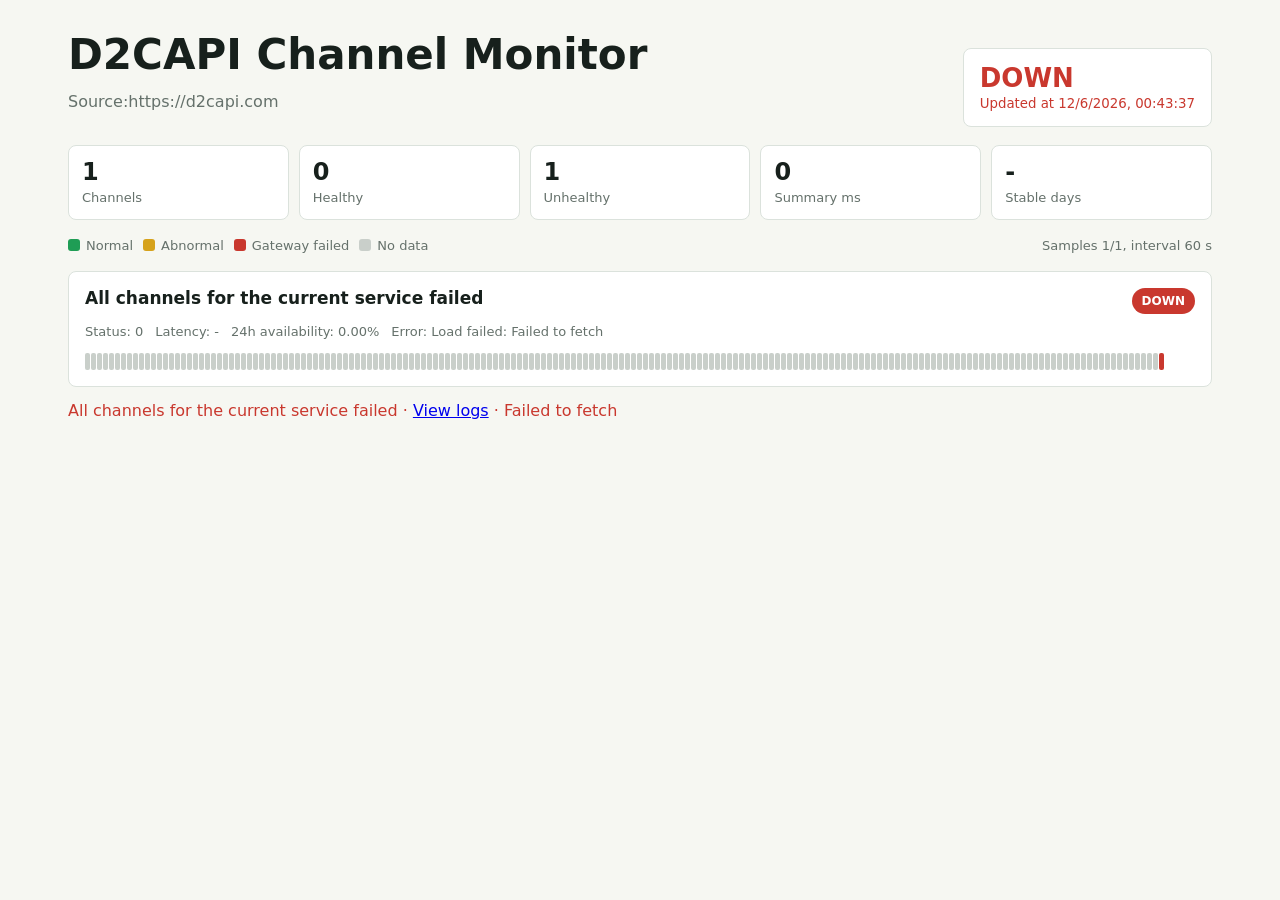
==== index.html @ 3a2e89ab "use uniform monitor cell dimensions" ====
﻿<!doctype html>
<html lang="zh-CN">
<head>
  <meta charset="utf-8">
  <meta name="viewport" content="width=device-width, initial-scale=1">
  <meta http-equiv="Cache-Control" content="no-cache, no-store, must-revalidate">
  <meta http-equiv="Pragma" content="no-cache">
  <meta http-equiv="Expires" content="0">
  <link rel="icon" type="image/png" href="/new-api-logo.png">
  <title>D2CAPI Channel Monitor</title>
  <style>
    :root {
      --bg: #f6f7f2;
      --panel: #ffffff;
      --ink: #17201c;
      --muted: #65716b;
      --line: #dbe2dc;
      --green: #1f9d55;
      --yellow: #d6a21b;
      --orange: #df6b21;
      --red: #c9382e;
      --gray: #c9cfca;
    }
    * { box-sizing: border-box; }
    body {
      margin: 0;
      min-height: 100vh;
      color: var(--ink);
      background: var(--bg);
      font-family: ui-sans-serif, system-ui, -apple-system, BlinkMacSystemFont, "Segoe UI", sans-serif;
    }
    main { max-width: 1180px; margin: 0 auto; padding: 34px 18px 56px; }
    .hero {
      display: grid;
      grid-template-columns: 1fr auto;
      gap: 18px;
      align-items: end;
      margin-bottom: 18px;
    }
    .hero-title { display: flex; align-items: center; gap: 14px; }
    h1 { margin: 0; font-size: 42px; line-height: 1; }
    .muted { color: var(--muted); }
    .badge {
      min-width: 230px;
      border: 1px solid var(--line);
      background: var(--panel);
      border-radius: 8px;
      padding: 14px 16px;
    }
    .badge strong { display: block; font-size: 26px; text-transform: uppercase; }
    .up { color: var(--green); }
    .degraded { color: var(--yellow); }
    .down, .empty { color: var(--red); }
    .cards { display: grid; grid-template-columns: repeat(5, 1fr); gap: 10px; margin: 18px 0; }
    .card { min-width: 0; border: 1px solid var(--line); border-radius: 8px; background: var(--panel); padding: 13px; overflow: hidden; }
    .card b { display: block; font-size: 24px; line-height: 1.15; }
    .card span { color: var(--muted); font-size: 13px; }
    .toolbar {
      display: flex;
      flex-wrap: wrap;
      align-items: center;
      justify-content: space-between;
      gap: 10px;
      margin: 18px 0;
      color: var(--muted);
      font-size: 13px;
    }
    .legend { display: flex; flex-wrap: wrap; gap: 10px; }
    .legend span { display: inline-flex; align-items: center; gap: 6px; }
    .dot, .cell { display: inline-block; width: 12px; height: 12px; border-radius: 3px; }
    .green { background: var(--green); }
    .yellow { background: var(--yellow); }
    .orange { background: var(--orange); }
    .red { background: var(--red); }
    .gray { background: var(--gray); }
    .channel {
      min-width: 0;
      border: 1px solid var(--line);
      border-radius: 8px;
      background: var(--panel);
      padding: 16px;
      margin: 10px 0;
    }
    .channel-head { display: flex; justify-content: space-between; gap: 14px; align-items: start; }
    h2 { margin: 0; font-size: 17px; }
    .status {
      border-radius: 999px;
      padding: 6px 10px;
      font-size: 12px;
      font-weight: 800;
      white-space: nowrap;
      color: var(--panel);
    }
    .status.up { background: var(--green); }
    .status.down { background: var(--red); }
    .status.stopped, .status.no_data { background: var(--gray); color: #20242a; }
    .meta { display: flex; flex-wrap: wrap; gap: 12px; color: var(--muted); font-size: 13px; margin-top: 10px; }
    .grid {
      display: grid;
      grid-template-columns: repeat(180, 5px);
      gap: 1px;
      width: 100%;
      margin-top: 14px;
      overflow: hidden;
    }
    .cell { width: 100%; min-width: 0; height: 17px; border-radius: 2px; box-sizing: border-box; }
    .error { margin-top: 14px; color: var(--red); }
    @media (max-width: 1240px) {
      .grid { grid-template-columns: repeat(120, 5px); }
    }
    @media (max-width: 900px) {
      .hero, .cards { grid-template-columns: 1fr; }
      .grid { grid-template-columns: repeat(90, 4px); }
    }
    @media (max-width: 560px) {
      main { padding: 22px 12px 40px; }
      h1 { font-size: 30px; }
      .toolbar { align-items: flex-start; flex-direction: column; }
      .legend { gap: 8px; }
      #sample-count { display: block; width: 100%; line-height: 1.6; overflow-wrap: anywhere; }
      .channel { padding: 12px; }
      .channel-head { align-items: flex-start; }
      .grid { grid-template-columns: repeat(60, 4px); }
      .cell { height: 15px; }
    }
    @media (max-width: 340px) {
      .grid { grid-template-columns: repeat(60, 3px); }
    }
  </style>
</head>
<body>
  <main>
    <header class="hero">
      <div>
        <div class="hero-title">
          <h1 data-i18n="title">D2CAPI Channel Monitor</h1>
        </div>
        <p class="muted"><span data-i18n="sourceLabel">Source:</span><span id="source"></span></p>
      </div>
      <div class="badge">
        <strong id="gateway-state">loading</strong>
        <small id="updated-at" data-i18n="loading">Loading probe data</small>
      </div>
    </header>

    <section class="cards">
      <div class="card"><b id="total">-</b><span data-i18n="total">Channels</span></div>
      <div class="card"><b id="healthy">-</b><span data-i18n="healthy">Healthy</span></div>
      <div class="card"><b id="unhealthy">-</b><span data-i18n="unhealthy">Unhealthy</span></div>
      <div class="card"><b id="duration">-</b><span data-i18n="duration">Summary ms</span></div>
      <div class="card"><b id="stable-days">-</b><span data-i18n="stableDays">Stable days</span></div>
    </section>

    <div class="toolbar">
      <div class="legend">
        <span><i class="dot green"></i><span data-i18n="normal">Normal</span></span>
        <span><i class="dot yellow"></i><span data-i18n="abnormal">Abnormal</span></span>
        <span><i class="dot red"></i><span data-i18n="gatewayFailed">Gateway failed</span></span>
        <span><i class="dot gray"></i><span data-i18n="noData">No data</span></span>
      </div>
      <span id="sample-count">-</span>
    </div>

    <section id="channels"></section>
    <p class="error" id="error"></p>
  </main>

  <script type="module">
    import { sampledAvailability, timelineBuckets } from "./monitor_logic.mjs?v=20260720-2";
    const messages = {
      zh: {
        title: "D2CAPI 渠道监控",
        sourceLabel: "数据源：",
        loading: "正在加载探测数据",
        total: "渠道数",
        healthy: "正常",
        unhealthy: "异常",
        duration: "汇总耗时 ms",
        stableDays: "稳定天数",
        normal: "正常",
        abnormal: "异常",
        gatewayFailed: "网关失败",
        noData: "无数据",
        updatedAt: "更新时间",
        samples: "样本",
        interval: "采样间隔",
        seconds: "秒",
        minutes: "分钟",
        statusCode: "状态码",
        latency: "延迟",
        availabilityWindow: "24小时可用性",
        hours: "小时",
        error: "错误",
        noChannels: "暂无渠道数据",
        loadFailed: "加载失败",
        allChannelsFailed: "当前服务全部渠道都失败",
        viewLogs: "查看日志",
      },
      en: {
        title: "D2CAPI Channel Monitor",
        sourceLabel: "Source:",
        loading: "Loading probe data",
        total: "Channels",
        healthy: "Healthy",
        unhealthy: "Unhealthy",
        duration: "Summary ms",
        stableDays: "Stable days",
        normal: "Normal",
        abnormal: "Abnormal",
        gatewayFailed: "Gateway failed",
        noData: "No data",
        updatedAt: "Updated at",
        samples: "Samples",
        interval: "interval",
        seconds: "s",
        minutes: "min",
        statusCode: "Status",
        latency: "Latency",
        availabilityWindow: "24h availability",
        hours: "hours",
        error: "Error",
        noChannels: "No channel data",
        loadFailed: "Load failed",
        allChannelsFailed: "All channels for the current service failed",
        viewLogs: "View logs",
      },
    };
    const preferredLang = (navigator.languages?.[0] || navigator.language || "").toLowerCase();
    const lang = preferredLang.startsWith("zh")
      ? "zh"
      : "en";
    const t = messages[lang];
    document.documentElement.lang = lang === "zh" ? "zh-CN" : "en";
    document.title = t.title;
    document.querySelectorAll("[data-i18n]").forEach((node) => {
      node.textContent = t[node.dataset.i18n] || node.textContent;
    });

    const params = new URLSearchParams(location.search);
    const defaultApi = "https://probe.d2capi.com";
    const apiBase = (params.get("api") || localStorage.getItem("probeApiBase") || defaultApi).replace(/\/+$/, "");
    const authToken = params.get("token") || localStorage.getItem("probeAuthToken") || "";
    const historyUrl = `${apiBase}/probe/history?limit=1440`;
    const pollMs = 60000;
    const availabilityWindow = 1440;
    const cacheKey = `probeHistoryCache:${apiBase}`;
    let loadInFlight = false;

    document.getElementById("source").textContent = "https://d2capi.com";

    function fmtTime(raw) {
      if (!raw) return "-";
      const date = new Date(raw);
      if (Number.isNaN(date.getTime())) return String(raw);
      return date.toLocaleString(lang === "zh" ? "zh-CN" : "en-US", { hour12: false });
    }

    function fmtDays(days) {
      if (!Number.isFinite(days)) return "-";
      if (days < 1) return days.toFixed(2);
      return days.toFixed(1);
    }

    function fmtPercent(value) {
      if (!Number.isFinite(value)) return "-";
      return `${value.toFixed(2)}%`;
    }

    function statusLabel(state) {
      if (state === "healthy") return "up";
      if (state === "degraded") return "degraded";
      if (state === "down") return "down";
      if (state === "empty") return "empty";
      return state || "unknown";
    }

    function channelState(check) {
      if (!check) return "stopped";
      return check.ok ? "up" : "down";
    }

    function availabilityForChannel(samples, name) {
      return sampledAvailability(samples, name, availabilityWindow);
    }

    function collectChannels(samples) {
      const seen = new Map();
      for (const sample of samples) {
        for (const check of sample.checks || []) {
          const previous = seen.get(check.name) || {};
          seen.set(check.name, {
            displayName: check.display_name || previous.displayName || check.name,
            integrationStatus: check.integration_status || previous.integrationStatus || "not_integrated",
          });
        }
      }
      return [...seen.entries()].map(([name, value]) => ({ name, ...value }));
    }

    function normalizeHistoryData(data) {
      const samples = Array.isArray(data?.samples) ? data.samples
        .filter((sample) => Number.isFinite(Date.parse(sample?.checked_at || "")))
        .sort((left, right) => Date.parse(left.checked_at) - Date.parse(right.checked_at))
        .slice(-availabilityWindow) : [];
      return { ...data, samples, returned_samples: samples.length, total_samples: Math.max(data?.total_samples || 0, samples.length) };
    }

    function mergeServerAndCachedHistory(serverData) {
      const server = normalizeHistoryData(serverData);
      // A successful server response is authoritative. In particular, never let
      // a synthetic fail-to-fetch sample cached in the browser replace the
      // server's latest status code or occupy the final timeline cell.
      if (server.samples.length) return server;
      const cached = readCachedHistory();
      if (!cached) return server;
      const merged = new Map();
      for (const sample of [...(cached.samples || []), ...(server.samples || [])]) {
        const key = `${sample.checked_at || ""}:${sample.synthetic ? "synthetic" : "server"}`;
        if (sample.checked_at) merged.set(key, sample);
      }
      const samples = [...merged.values()]
        .sort((left, right) => Date.parse(left.checked_at) - Date.parse(right.checked_at))
        .slice(-availabilityWindow);
      return normalizeHistoryData({
        ...server,
        samples,
        returned_samples: samples.length,
        total_samples: Math.max(server.total_samples || 0, samples.length),
      });
    }

    function readCachedHistory() {
      try {
        const cached = JSON.parse(localStorage.getItem(cacheKey) || "null");
        return cached && Array.isArray(cached.samples) ? cached : null;
      } catch {
        return null;
      }
    }

    function writeCachedHistory(data) {
      try {
        localStorage.setItem(cacheKey, JSON.stringify(normalizeHistoryData(data)));
      } catch {
        undefined;
      }
    }

    function failedHistoryFromCache(error) {
      const cached = readCachedHistory();
      const samples = Array.isArray(cached?.samples) ? cached.samples.slice(-availabilityWindow + 1) : [];
      let channels = collectChannels(samples);
      if (!channels.length) {
        channels = [{ name: "__all_channels__", displayName: t.allChannelsFailed }];
      }
      const checkedAt = new Date().toISOString();
      const failedChecks = channels.map((channel) => ({
        name: channel.name,
        display_name: channel.displayName,
        ok: false,
        status_code: 0,
        latency_ms: null,
        error: `${t.loadFailed}: ${error.message || error}`,
      }));
      const failedSample = {
        synthetic: true,
        checked_at: checkedAt,
        status: "down",
        summary: { total: failedChecks.length, healthy: 0, unhealthy: failedChecks.length, duration_ms: 0 },
        checks: failedChecks,
      };
      const nextSamples = [...samples, failedSample].slice(-availabilityWindow);
      return normalizeHistoryData({
        ok: false,
        updated_at: checkedAt,
        stable_since: cached?.stable_since,
        stable_for_seconds: cached?.stable_for_seconds,
        stable_days: cached?.stable_days,
        interval_seconds: 60,
        total_samples: Math.max(cached?.total_samples || 0, nextSamples.length),
        returned_samples: nextSamples.length,
        samples: nextSamples,
        load_error: error.message || String(error),
      });
    }

    function render(data) {
      data = normalizeHistoryData(data);
      const samples = data.samples || [];
      const latest = samples[samples.length - 1] || {};
      const summary = latest.summary || {};
      const state = statusLabel(latest.status);
      const badge = document.querySelector(".badge");

      document.getElementById("gateway-state").textContent = state;
      document.getElementById("gateway-state").className = state;
      badge.className = `badge ${state}`;
      document.getElementById("updated-at").textContent = `${t.updatedAt} ${fmtTime(latest.checked_at || data.updated_at)}`;
      document.getElementById("total").textContent = summary.total ?? "-";
      document.getElementById("healthy").textContent = summary.healthy ?? "-";
      document.getElementById("unhealthy").textContent = summary.unhealthy ?? "-";
      document.getElementById("duration").textContent = summary.duration_ms ?? "-";
      document.getElementById("stable-days").textContent = fmtDays(data.stable_days ?? latest.stable_days);
      document.getElementById("sample-count").textContent =
        `${t.samples} ${data.returned_samples ?? samples.length}/${data.total_samples ?? samples.length}, ${t.interval} ${data.interval_seconds || "-"} ${t.seconds}`;

      const channels = collectChannels(samples);
      const channelCard = (channel) => {
        const current = (latest.checks || []).find((check) => check.name === channel.name) || null;
        const state = channelState(current);
        const availability24h = availabilityForChannel(samples, channel.name);
        const timelineEnd = Date.parse(latest.checked_at || "") || Date.now();
        const cells = timelineBuckets(samples, channel.name, timelineEnd).map(({ sample, check, color }) => {
          const title = sample ? `${fmtTime(sample.checked_at)} ${check?.status_code ?? ""} ${check?.error || ""}`.trim() : "";
          return `<span class="cell ${color}" title="${escapeHtml(title)}"></span>`;
        }).join("");
        return `
          <article class="channel">
            <div class="channel-head">
              <div>
                <h2>${escapeHtml(channel.displayName)}</h2>
              </div>
              <div class="status ${state}">${state.toUpperCase()}</div>
            </div>
            <div class="meta">
              <span>${t.statusCode}: ${current?.status_code ?? "-"}</span>
              <span>${t.latency}: ${current?.latency_ms == null ? "-" : `${current.latency_ms}ms`}</span>
              <span>${t.availabilityWindow}: ${fmtPercent(availability24h)}</span>
              ${current?.error ? `<span>${t.error}: ${escapeHtml(current.error)}</span>` : ""}
            </div>
            <div class="grid">${cells}</div>
          </article>`;
      };
      const html = channels.map(channelCard).join("");
      document.getElementById("channels").innerHTML = html || `<p class="muted">${t.noChannels}</p>`;
      document.getElementById("error").innerHTML = data.load_error
        ? `${escapeHtml(t.allChannelsFailed)} &middot; <a href="${escapeHtml(apiBase)}/probe/summary" target="_blank" rel="noreferrer">${escapeHtml(t.viewLogs)}</a> &middot; ${escapeHtml(data.load_error)}`
        : "";
    }

    function escapeHtml(value) {
      return String(value).replace(/[&<>"']/g, (char) => ({
        "&": "&amp;",
        "<": "&lt;",
        ">": "&gt;",
        '"': "&quot;",
        "'": "&#39;",
      }[char]));
    }

    async function load() {
      if (loadInFlight) return;
      loadInFlight = true;
      try {
        const headers = authToken ? { Authorization: `Bearer ${authToken}` } : {};
        const response = await fetch(historyUrl, { cache: "no-store", headers });
        if (!response.ok) throw new Error(`HTTP ${response.status}`);
        const data = mergeServerAndCachedHistory(await response.json());
        writeCachedHistory(data);
        render(data);
      } catch (error) {
        const data = failedHistoryFromCache(error);
        writeCachedHistory(data);
        render(data);
      } finally {
        loadInFlight = false;
      }
    }

    load();
    setInterval(load, pollMs);
  </script>
</body>
</html>
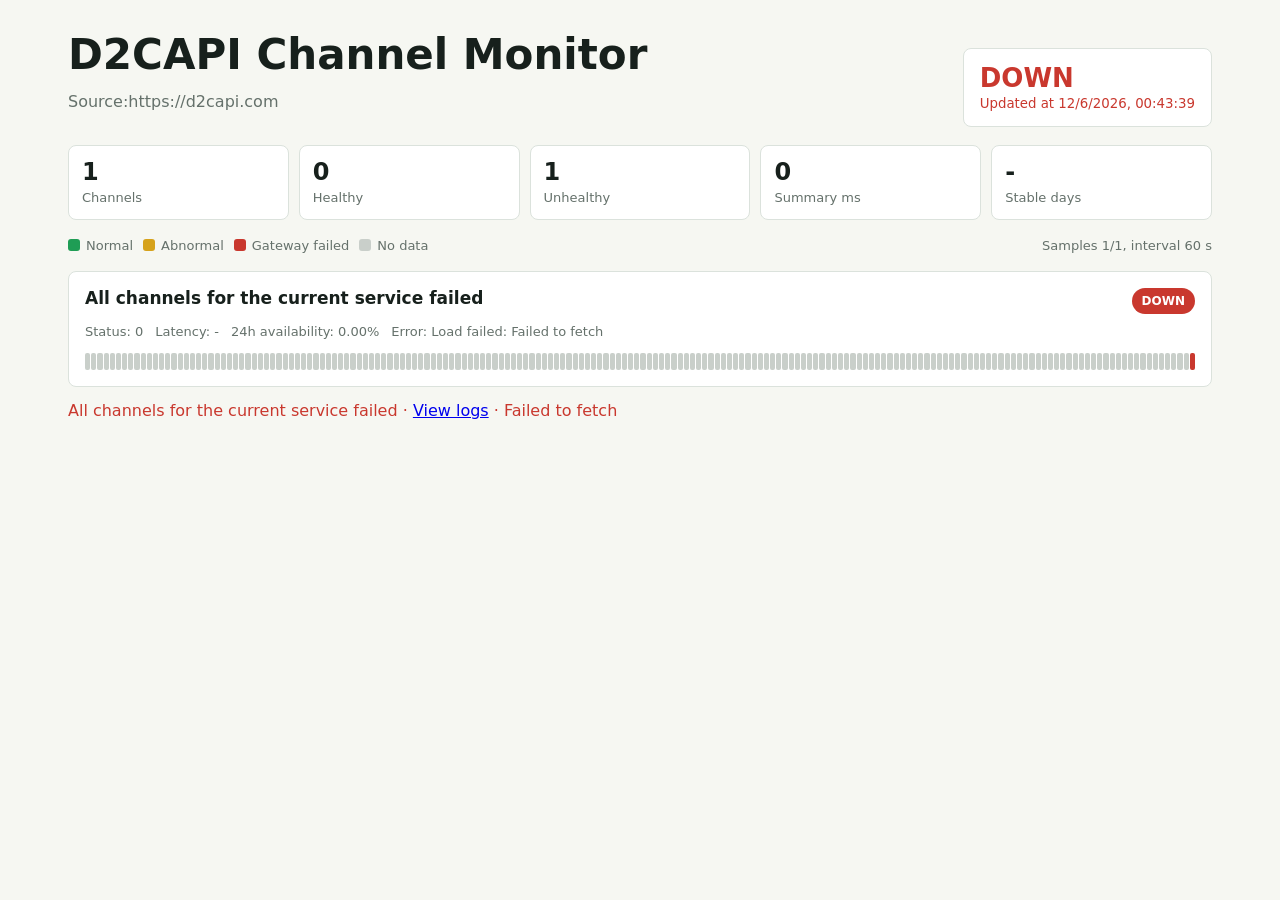
==== commit 863865ad: "fill monitor timeline edge to edge" ====
--- a/index.html
+++ b/index.html
@@ -97,7 +97,7 @@
     .meta { display: flex; flex-wrap: wrap; gap: 12px; color: var(--muted); font-size: 13px; margin-top: 10px; }
     .grid {
       display: grid;
-      grid-template-columns: repeat(180, 5px);
+      grid-template-columns: repeat(180, minmax(0, 1fr));
       gap: 1px;
       width: 100%;
       margin-top: 14px;
@@ -105,12 +105,9 @@
     }
     .cell { width: 100%; min-width: 0; height: 17px; border-radius: 2px; box-sizing: border-box; }
     .error { margin-top: 14px; color: var(--red); }
-    @media (max-width: 1240px) {
-      .grid { grid-template-columns: repeat(120, 5px); }
-    }
     @media (max-width: 900px) {
       .hero, .cards { grid-template-columns: 1fr; }
-      .grid { grid-template-columns: repeat(90, 4px); }
+      .grid { grid-template-columns: repeat(90, minmax(0, 1fr)); }
     }
     @media (max-width: 560px) {
       main { padding: 22px 12px 40px; }
@@ -120,11 +117,8 @@
       #sample-count { display: block; width: 100%; line-height: 1.6; overflow-wrap: anywhere; }
       .channel { padding: 12px; }
       .channel-head { align-items: flex-start; }
-      .grid { grid-template-columns: repeat(60, 4px); }
+      .grid { grid-template-columns: repeat(60, minmax(0, 1fr)); }
       .cell { height: 15px; }
-    }
-    @media (max-width: 340px) {
-      .grid { grid-template-columns: repeat(60, 3px); }
     }
   </style>
 </head>
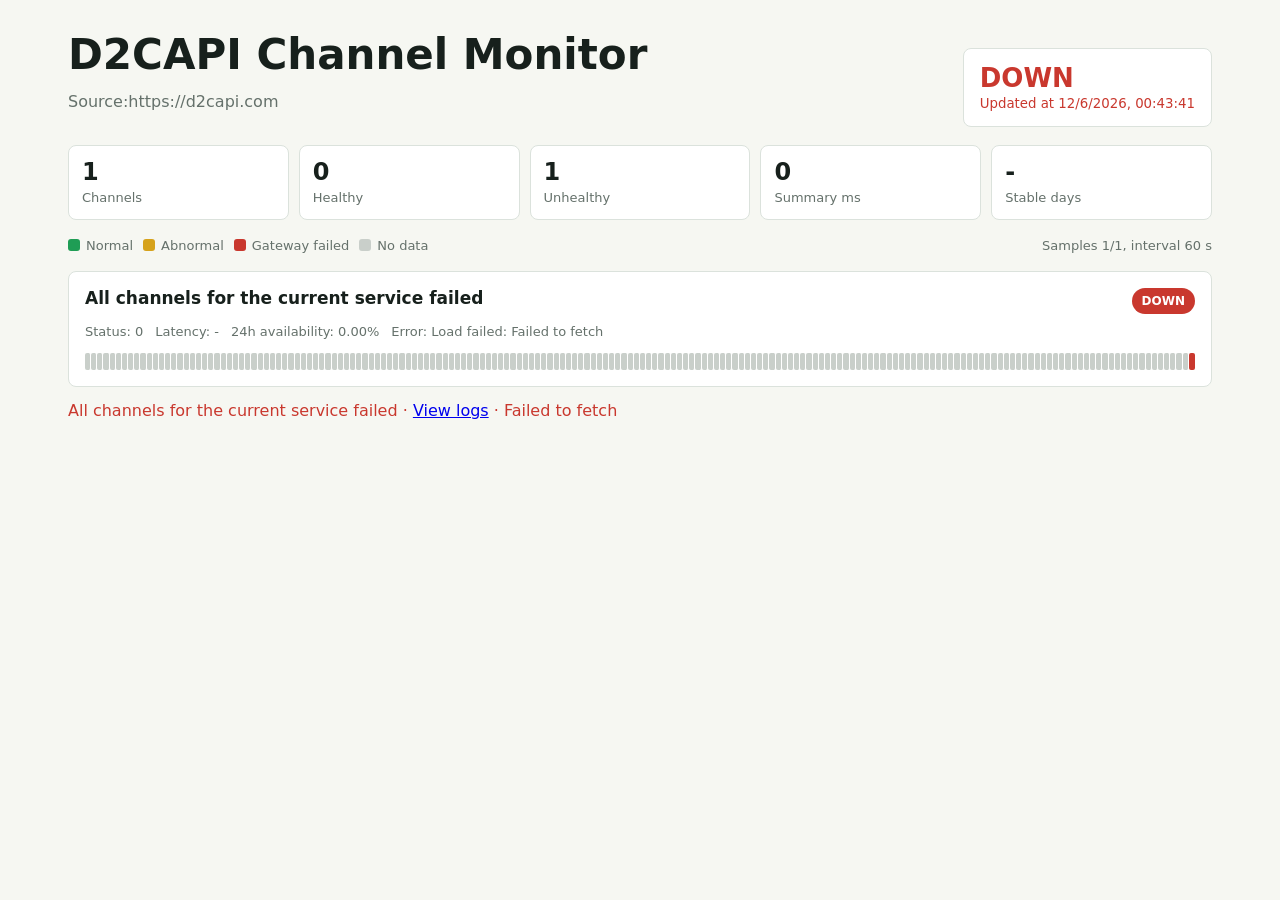
==== commit 940681df: "render uniform one-pixel monitor separators" ====
--- a/index.html
+++ b/index.html
@@ -98,16 +98,20 @@
     .grid {
       display: grid;
       grid-template-columns: repeat(180, minmax(0, 1fr));
-      gap: 1px;
+      column-gap: 0;
+      row-gap: 1px;
       width: 100%;
       margin-top: 14px;
       overflow: hidden;
     }
-    .cell { width: 100%; min-width: 0; height: 17px; border-radius: 2px; box-sizing: border-box; }
+    .cell { width: 100%; min-width: 0; height: 17px; border: 0; border-right: 1px solid var(--panel); border-radius: 2px; box-sizing: border-box; }
+    .cell:nth-child(180n) { border-right: 0; }
     .error { margin-top: 14px; color: var(--red); }
     @media (max-width: 900px) {
       .hero, .cards { grid-template-columns: 1fr; }
       .grid { grid-template-columns: repeat(90, minmax(0, 1fr)); }
+      .cell:nth-child(180n) { border-right: 1px solid var(--panel); }
+      .cell:nth-child(90n) { border-right: 0; }
     }
     @media (max-width: 560px) {
       main { padding: 22px 12px 40px; }
@@ -118,6 +122,8 @@
       .channel { padding: 12px; }
       .channel-head { align-items: flex-start; }
       .grid { grid-template-columns: repeat(60, minmax(0, 1fr)); }
+      .cell:nth-child(90n) { border-right: 1px solid var(--panel); }
+      .cell:nth-child(60n) { border-right: 0; }
       .cell { height: 15px; }
     }
   </style>
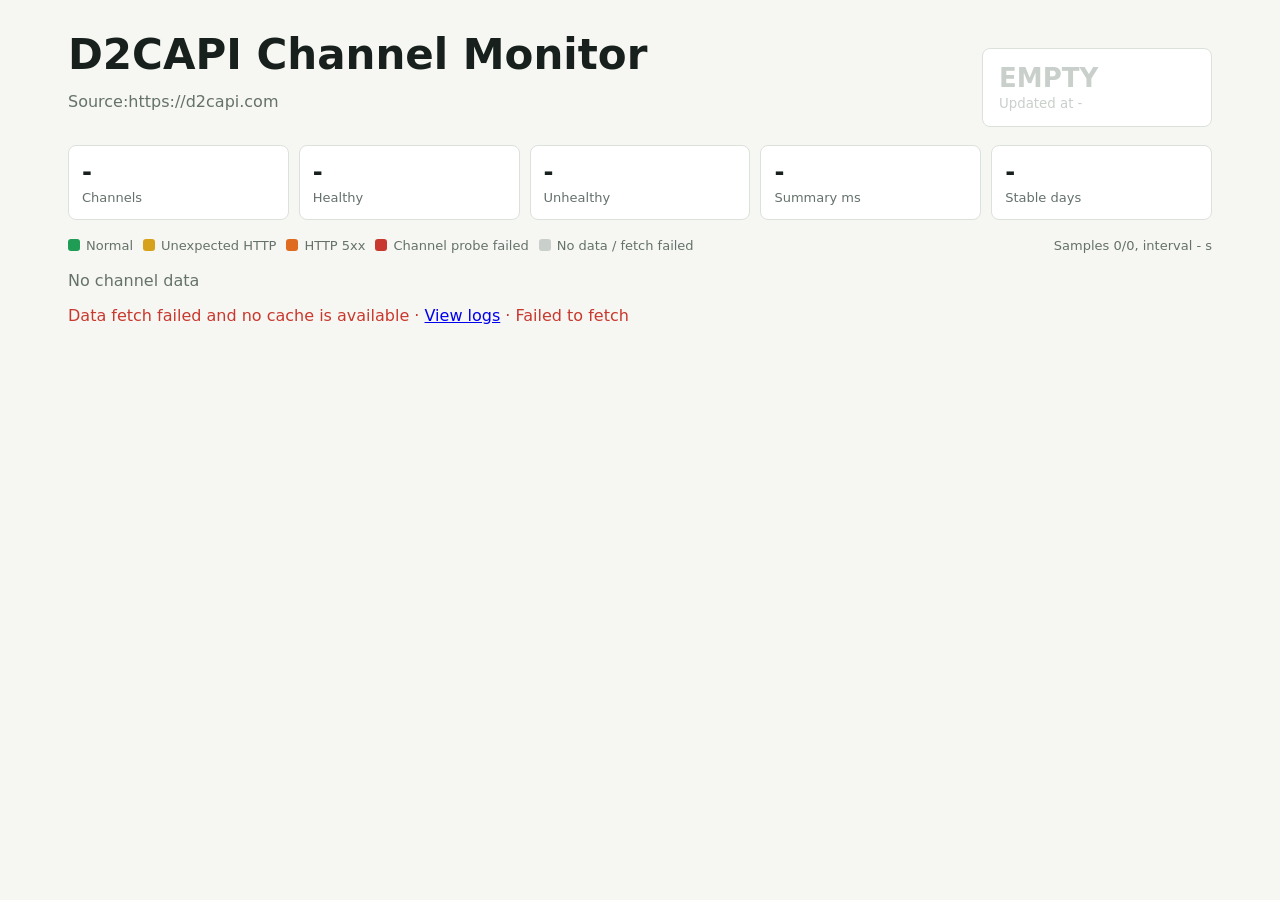
==== commit c5a8c8e6: "fix channel monitor sample accuracy" ====
--- a/index.html
+++ b/index.html
@@ -48,9 +48,10 @@
       padding: 14px 16px;
     }
     .badge strong { display: block; font-size: 26px; text-transform: uppercase; }
-    .up { color: var(--green); }
-    .degraded { color: var(--yellow); }
-    .down, .empty { color: var(--red); }
+    .up { color: var(--green); }
+    .degraded { color: var(--yellow); }
+    .down { color: var(--red); }
+    .empty { color: var(--gray); }
     .cards { display: grid; grid-template-columns: repeat(5, 1fr); gap: 10px; margin: 18px 0; }
     .card { min-width: 0; border: 1px solid var(--line); border-radius: 8px; background: var(--panel); padding: 13px; overflow: hidden; }
     .card b { display: block; font-size: 24px; line-height: 1.15; }
@@ -93,7 +94,7 @@
     }
     .status.up { background: var(--green); }
     .status.down { background: var(--red); }
-    .status.stopped, .status.no_data { background: var(--gray); color: #20242a; }
+    .status.no_data { background: var(--gray); color: #20242a; }
     .meta { display: flex; flex-wrap: wrap; gap: 12px; color: var(--muted); font-size: 13px; margin-top: 10px; }
     .grid {
       display: grid;
@@ -152,11 +153,12 @@
     </section>
 
     <div class="toolbar">
-      <div class="legend">
-        <span><i class="dot green"></i><span data-i18n="normal">Normal</span></span>
-        <span><i class="dot yellow"></i><span data-i18n="abnormal">Abnormal</span></span>
-        <span><i class="dot red"></i><span data-i18n="gatewayFailed">Gateway failed</span></span>
-        <span><i class="dot gray"></i><span data-i18n="noData">No data</span></span>
+      <div class="legend">
+        <span><i class="dot green"></i><span data-i18n="normal">Normal</span></span>
+        <span><i class="dot yellow"></i><span data-i18n="unexpectedHttp">Unexpected HTTP</span></span>
+        <span><i class="dot orange"></i><span data-i18n="serverError">HTTP 5xx</span></span>
+        <span><i class="dot red"></i><span data-i18n="channelProbeFailed">Channel probe failed</span></span>
+        <span><i class="dot gray"></i><span data-i18n="noDataOrFetchFailed">No data / fetch failed</span></span>
       </div>
       <span id="sample-count">-</span>
     </div>
@@ -166,7 +168,18 @@
   </main>
 
   <script type="module">
-    import { sampledAvailability, timelineBuckets } from "./monitor_logic.mjs?v=20260720-2";
+    import {
+      fetchJSONWithRetry,
+      getLocalStorage,
+      historySampleTime,
+      isSharedInfrastructureSample,
+      latestChannelObservation,
+      readStorageJSON,
+      readStorageText,
+      sampledAvailability,
+      timelineBuckets,
+      writeStorageJSON,
+    } from "./monitor_logic.mjs?v=20260809-1";
     const messages = {
       zh: {
         title: "D2CAPI 渠道监控",
@@ -178,8 +191,10 @@
         duration: "汇总耗时 ms",
         stableDays: "稳定天数",
         normal: "正常",
-        abnormal: "异常",
-        gatewayFailed: "网关失败",
+        unexpectedHttp: "异常 HTTP",
+        serverError: "HTTP 5xx",
+        channelProbeFailed: "渠道连接失败",
+        noDataOrFetchFailed: "无数据 / 取数失败",
         noData: "无数据",
         updatedAt: "更新时间",
         samples: "样本",
@@ -187,13 +202,17 @@
         seconds: "秒",
         minutes: "分钟",
         statusCode: "状态码",
+        checkedAt: "探测时间",
         latency: "延迟",
         availabilityWindow: "24小时可用性",
         hours: "小时",
         error: "错误",
         noChannels: "暂无渠道数据",
-        loadFailed: "加载失败",
-        allChannelsFailed: "当前服务全部渠道都失败",
+        sharedProbeFailure: "本轮采样基础设施失败，渠道状态沿用最后一次真实观测",
+        staleState: "陈旧",
+        staleBadge: "缓存数据（已陈旧）",
+        staleData: "数据拉取失败，当前显示最后成功缓存（数据已陈旧）",
+        noCachedData: "数据拉取失败，且没有可用缓存",
         viewLogs: "查看日志",
       },
       en: {
@@ -204,24 +223,30 @@
         healthy: "Healthy",
         unhealthy: "Unhealthy",
         duration: "Summary ms",
-        stableDays: "Stable days",
-        normal: "Normal",
-        abnormal: "Abnormal",
-        gatewayFailed: "Gateway failed",
-        noData: "No data",
+        stableDays: "Stable days",
+        normal: "Normal",
+        unexpectedHttp: "Unexpected HTTP",
+        serverError: "HTTP 5xx",
+        channelProbeFailed: "Channel probe failed",
+        noDataOrFetchFailed: "No data / fetch failed",
+        noData: "No data",
         updatedAt: "Updated at",
         samples: "Samples",
         interval: "interval",
         seconds: "s",
         minutes: "min",
-        statusCode: "Status",
-        latency: "Latency",
+        statusCode: "Status",
+        checkedAt: "Checked at",
+        latency: "Latency",
         availabilityWindow: "24h availability",
         hours: "hours",
         error: "Error",
         noChannels: "No channel data",
-        loadFailed: "Load failed",
-        allChannelsFailed: "All channels for the current service failed",
+        sharedProbeFailure: "Probe infrastructure failed; channel states use the last real observations",
+        staleState: "stale",
+        staleBadge: "Cached data (stale)",
+        staleData: "Data fetch failed; showing the last successful cache (stale)",
+        noCachedData: "Data fetch failed and no cache is available",
         viewLogs: "View logs",
       },
     };
@@ -236,13 +261,16 @@
       node.textContent = t[node.dataset.i18n] || node.textContent;
     });
 
-    const params = new URLSearchParams(location.search);
+    const params = new URLSearchParams(location.search);
+    const storage = getLocalStorage(window);
     const defaultApi = "https://probe.d2capi.com";
-    const apiBase = (params.get("api") || localStorage.getItem("probeApiBase") || defaultApi).replace(/\/+$/, "");
-    const authToken = params.get("token") || localStorage.getItem("probeAuthToken") || "";
+    const apiBase = (params.get("api") || readStorageText(storage, "probeApiBase") || defaultApi).replace(/\/+$/, "");
+    const authToken = params.get("token") || readStorageText(storage, "probeAuthToken");
     const historyUrl = `${apiBase}/probe/history?limit=1440`;
     const pollMs = 60000;
     const availabilityWindow = 1440;
+    const fetchAttempts = 3;
+    const fetchTimeoutMs = 8000;
     const cacheKey = `probeHistoryCache:${apiBase}`;
     let loadInFlight = false;
 
@@ -252,7 +280,16 @@
       if (!raw) return "-";
       const date = new Date(raw);
       if (Number.isNaN(date.getTime())) return String(raw);
-      return date.toLocaleString(lang === "zh" ? "zh-CN" : "en-US", { hour12: false });
+      return date.toLocaleString(lang === "zh" ? "zh-CN" : "en-US", {
+        year: "numeric",
+        month: "numeric",
+        day: "numeric",
+        hour: "2-digit",
+        minute: "2-digit",
+        second: "2-digit",
+        hour12: false,
+        fractionalSecondDigits: 3,
+      });
     }
 
     function fmtDays(days) {
@@ -275,9 +312,9 @@
     }
 
     function channelState(check) {
-      if (!check) return "stopped";
+      if (!check) return "no_data";
       return check.ok ? "up" : "down";
-    }
+    }
 
     function availabilityForChannel(samples, name) {
       return sampledAvailability(samples, name, availabilityWindow);
@@ -299,103 +336,38 @@
 
     function normalizeHistoryData(data) {
       const samples = Array.isArray(data?.samples) ? data.samples
-        .filter((sample) => Number.isFinite(Date.parse(sample?.checked_at || "")))
-        .sort((left, right) => Date.parse(left.checked_at) - Date.parse(right.checked_at))
+        .filter((sample) => !sample?.synthetic)
+        .filter((sample) => Number.isFinite(historySampleTime(sample)))
+        .sort((left, right) => historySampleTime(left) - historySampleTime(right))
         .slice(-availabilityWindow) : [];
       return { ...data, samples, returned_samples: samples.length, total_samples: Math.max(data?.total_samples || 0, samples.length) };
     }
 
-    function mergeServerAndCachedHistory(serverData) {
-      const server = normalizeHistoryData(serverData);
-      // A successful server response is authoritative. In particular, never let
-      // a synthetic fail-to-fetch sample cached in the browser replace the
-      // server's latest status code or occupy the final timeline cell.
-      if (server.samples.length) return server;
-      const cached = readCachedHistory();
-      if (!cached) return server;
-      const merged = new Map();
-      for (const sample of [...(cached.samples || []), ...(server.samples || [])]) {
-        const key = `${sample.checked_at || ""}:${sample.synthetic ? "synthetic" : "server"}`;
-        if (sample.checked_at) merged.set(key, sample);
-      }
-      const samples = [...merged.values()]
-        .sort((left, right) => Date.parse(left.checked_at) - Date.parse(right.checked_at))
-        .slice(-availabilityWindow);
-      return normalizeHistoryData({
-        ...server,
-        samples,
-        returned_samples: samples.length,
-        total_samples: Math.max(server.total_samples || 0, samples.length),
-      });
-    }
-
     function readCachedHistory() {
-      try {
-        const cached = JSON.parse(localStorage.getItem(cacheKey) || "null");
-        return cached && Array.isArray(cached.samples) ? cached : null;
-      } catch {
-        return null;
-      }
+      const cached = readStorageJSON(storage, cacheKey);
+      return cached && Array.isArray(cached.samples) ? normalizeHistoryData(cached) : null;
     }
 
     function writeCachedHistory(data) {
-      try {
-        localStorage.setItem(cacheKey, JSON.stringify(normalizeHistoryData(data)));
-      } catch {
-        undefined;
-      }
-    }
-
-    function failedHistoryFromCache(error) {
-      const cached = readCachedHistory();
-      const samples = Array.isArray(cached?.samples) ? cached.samples.slice(-availabilityWindow + 1) : [];
-      let channels = collectChannels(samples);
-      if (!channels.length) {
-        channels = [{ name: "__all_channels__", displayName: t.allChannelsFailed }];
-      }
-      const checkedAt = new Date().toISOString();
-      const failedChecks = channels.map((channel) => ({
-        name: channel.name,
-        display_name: channel.displayName,
-        ok: false,
-        status_code: 0,
-        latency_ms: null,
-        error: `${t.loadFailed}: ${error.message || error}`,
-      }));
-      const failedSample = {
-        synthetic: true,
-        checked_at: checkedAt,
-        status: "down",
-        summary: { total: failedChecks.length, healthy: 0, unhealthy: failedChecks.length, duration_ms: 0 },
-        checks: failedChecks,
-      };
-      const nextSamples = [...samples, failedSample].slice(-availabilityWindow);
-      return normalizeHistoryData({
-        ok: false,
-        updated_at: checkedAt,
-        stable_since: cached?.stable_since,
-        stable_for_seconds: cached?.stable_for_seconds,
-        stable_days: cached?.stable_days,
-        interval_seconds: 60,
-        total_samples: Math.max(cached?.total_samples || 0, nextSamples.length),
-        returned_samples: nextSamples.length,
-        samples: nextSamples,
-        load_error: error.message || String(error),
-      });
+      writeStorageJSON(storage, cacheKey, normalizeHistoryData(data));
     }
 
     function render(data) {
       data = normalizeHistoryData(data);
       const samples = data.samples || [];
-      const latest = samples[samples.length - 1] || {};
-      const summary = latest.summary || {};
-      const state = statusLabel(latest.status);
-      const badge = document.querySelector(".badge");
-
-      document.getElementById("gateway-state").textContent = state;
+      const latest = samples[samples.length - 1] || {};
+      const sharedProbeFailure = isSharedInfrastructureSample(latest);
+      const summary = sharedProbeFailure ? {} : (latest.summary || {});
+      const summaryState = samples.length && !sharedProbeFailure ? statusLabel(latest.status) : "empty";
+      const state = data.stale ? "empty" : summaryState;
+      const latestAt = historySampleTime(latest);
+      const badge = document.querySelector(".badge");
+
+      document.getElementById("gateway-state").textContent = data.stale ? t.staleState : state;
       document.getElementById("gateway-state").className = state;
       badge.className = `badge ${state}`;
-      document.getElementById("updated-at").textContent = `${t.updatedAt} ${fmtTime(latest.checked_at || data.updated_at)}`;
+      document.getElementById("updated-at").textContent =
+        `${t.updatedAt} ${fmtTime(Number.isFinite(latestAt) ? latestAt : data.updated_at)}${data.stale ? ` · ${t.staleBadge}` : ""}`;
       document.getElementById("total").textContent = summary.total ?? "-";
       document.getElementById("healthy").textContent = summary.healthy ?? "-";
       document.getElementById("unhealthy").textContent = summary.unhealthy ?? "-";
@@ -406,14 +378,17 @@
 
       const channels = collectChannels(samples);
       const channelCard = (channel) => {
-        const current = (latest.checks || []).find((check) => check.name === channel.name) || null;
+        const observation = latestChannelObservation(samples, channel.name);
+        const current = observation?.check || null;
         const state = channelState(current);
         const availability24h = availabilityForChannel(samples, channel.name);
-        const timelineEnd = Date.parse(latest.checked_at || "") || Date.now();
-        const cells = timelineBuckets(samples, channel.name, timelineEnd).map(({ sample, check, color }) => {
-          const title = sample ? `${fmtTime(sample.checked_at)} ${check?.status_code ?? ""} ${check?.error || ""}`.trim() : "";
-          return `<span class="cell ${color}" title="${escapeHtml(title)}"></span>`;
-        }).join("");
+        const timelineEnd = observation?.at || (Number.isFinite(latestAt) ? latestAt : Date.now());
+        const cells = timelineBuckets(samples, channel.name, timelineEnd).map(({ check, checkedAt, bucketAt, color }) => {
+          const title = check
+            ? `${fmtTime(checkedAt)} ${check.status_code ?? ""} ${check.error || ""}`.trim()
+            : `${fmtTime(bucketAt)} ${t.noData}`;
+          return `<span class="cell ${color}" role="img" aria-label="${escapeHtml(title)}" title="${escapeHtml(title)}"></span>`;
+        }).join("");
         return `
           <article class="channel">
             <div class="channel-head">
@@ -421,8 +396,9 @@
                 <h2>${escapeHtml(channel.displayName)}</h2>
               </div>
               <div class="status ${state}">${state.toUpperCase()}</div>
-            </div>
-            <div class="meta">
+            </div>
+            <div class="meta">
+              <span>${t.checkedAt}: ${fmtTime(observation?.checkedAt)}</span>
               <span>${t.statusCode}: ${current?.status_code ?? "-"}</span>
               <span>${t.latency}: ${current?.latency_ms == null ? "-" : `${current.latency_ms}ms`}</span>
               <span>${t.availabilityWindow}: ${fmtPercent(availability24h)}</span>
@@ -434,8 +410,10 @@
       const html = channels.map(channelCard).join("");
       document.getElementById("channels").innerHTML = html || `<p class="muted">${t.noChannels}</p>`;
       document.getElementById("error").innerHTML = data.load_error
-        ? `${escapeHtml(t.allChannelsFailed)} &middot; <a href="${escapeHtml(apiBase)}/probe/summary" target="_blank" rel="noreferrer">${escapeHtml(t.viewLogs)}</a> &middot; ${escapeHtml(data.load_error)}`
-        : "";
+        ? `${escapeHtml(data.stale ? t.staleData : t.noCachedData)} &middot; <a href="${escapeHtml(apiBase)}/probe/summary" target="_blank" rel="noreferrer">${escapeHtml(t.viewLogs)}</a> &middot; ${escapeHtml(data.load_error)}`
+        : sharedProbeFailure
+          ? `${escapeHtml(t.sharedProbeFailure)} &middot; <a href="${escapeHtml(apiBase)}/probe/summary" target="_blank" rel="noreferrer">${escapeHtml(t.viewLogs)}</a>`
+          : "";
     }
 
     function escapeHtml(value) {
@@ -453,15 +431,22 @@
       loadInFlight = true;
       try {
         const headers = authToken ? { Authorization: `Bearer ${authToken}` } : {};
-        const response = await fetch(historyUrl, { cache: "no-store", headers });
-        if (!response.ok) throw new Error(`HTTP ${response.status}`);
-        const data = mergeServerAndCachedHistory(await response.json());
+        const payload = await fetchJSONWithRetry(historyUrl, {
+          attempts: fetchAttempts,
+          headers,
+          retryDelayMS: 300,
+          timeoutMS: fetchTimeoutMs,
+        });
+        const data = normalizeHistoryData(payload);
         writeCachedHistory(data);
         render(data);
       } catch (error) {
-        const data = failedHistoryFromCache(error);
-        writeCachedHistory(data);
-        render(data);
+        const cached = readCachedHistory();
+        render({
+          ...(cached || {}),
+          load_error: error.message || String(error),
+          stale: Boolean(cached?.samples?.length),
+        });
       } finally {
         loadInFlight = false;
       }
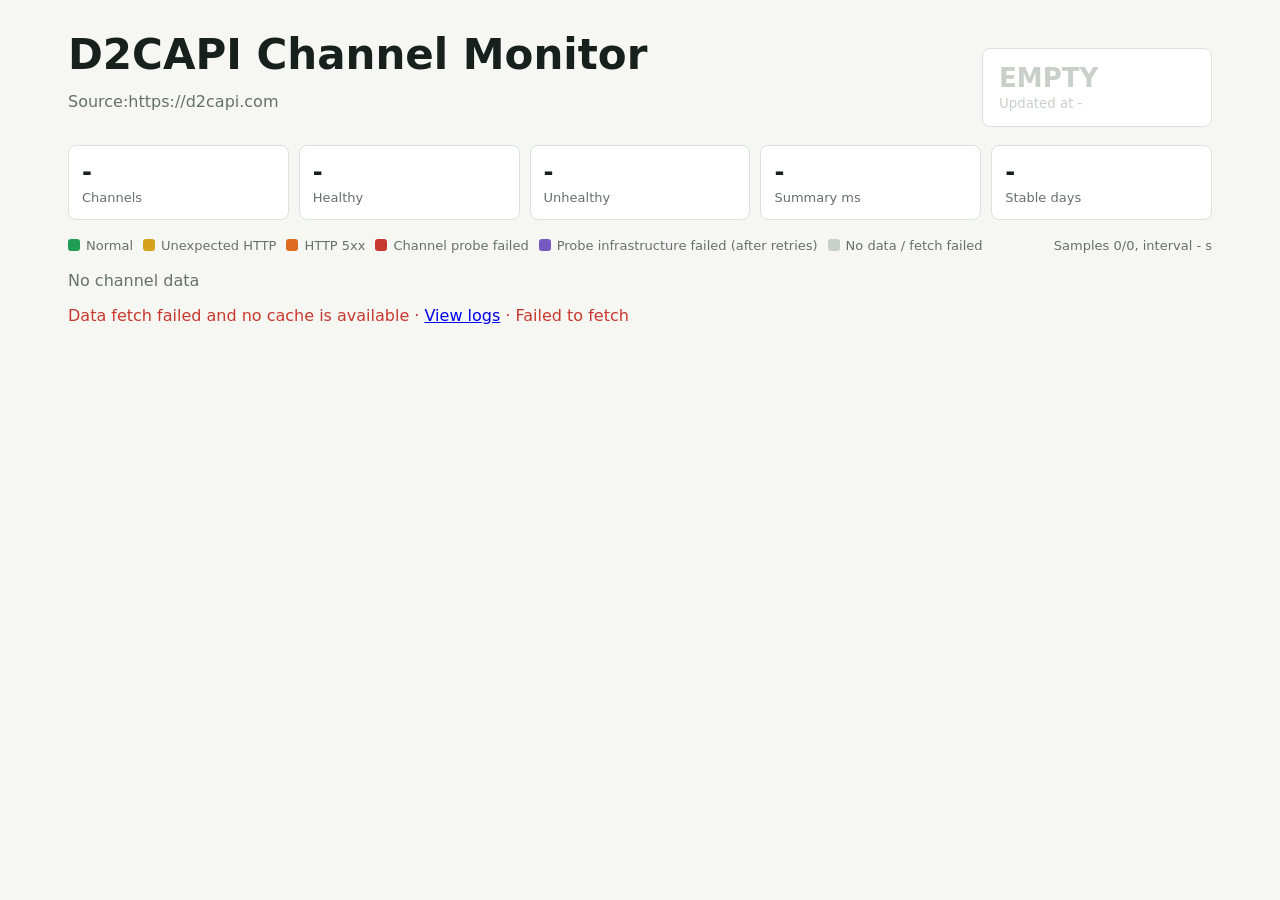
==== commit d5640f71: "fix monitor timeline continuity" ====
--- a/index.html
+++ b/index.html
@@ -17,9 +17,10 @@
       --line: #dbe2dc;
       --green: #1f9d55;
       --yellow: #d6a21b;
-      --orange: #df6b21;
-      --red: #c9382e;
-      --gray: #c9cfca;
+      --orange: #df6b21;
+      --red: #c9382e;
+      --purple: #7759c2;
+      --gray: #c9cfca;
     }
     * { box-sizing: border-box; }
     body {
@@ -71,9 +72,10 @@
     .dot, .cell { display: inline-block; width: 12px; height: 12px; border-radius: 3px; }
     .green { background: var(--green); }
     .yellow { background: var(--yellow); }
-    .orange { background: var(--orange); }
-    .red { background: var(--red); }
-    .gray { background: var(--gray); }
+    .orange { background: var(--orange); }
+    .red { background: var(--red); }
+    .purple { background: var(--purple); }
+    .gray { background: var(--gray); }
     .channel {
       min-width: 0;
       border: 1px solid var(--line);
@@ -158,6 +160,7 @@
         <span><i class="dot yellow"></i><span data-i18n="unexpectedHttp">Unexpected HTTP</span></span>
         <span><i class="dot orange"></i><span data-i18n="serverError">HTTP 5xx</span></span>
         <span><i class="dot red"></i><span data-i18n="channelProbeFailed">Channel probe failed</span></span>
+        <span><i class="dot purple"></i><span data-i18n="infrastructureFailure">Probe infrastructure failed</span></span>
         <span><i class="dot gray"></i><span data-i18n="noDataOrFetchFailed">No data / fetch failed</span></span>
       </div>
       <span id="sample-count">-</span>
@@ -169,17 +172,20 @@
 
   <script type="module">
     import {
+      compactHistoryForCache,
       fetchJSONWithRetry,
       getLocalStorage,
       historySampleTime,
       isSharedInfrastructureSample,
       latestChannelObservation,
+      mergeHistorySamples,
+      normalizeApiBase,
       readStorageJSON,
       readStorageText,
       sampledAvailability,
-      timelineBuckets,
+      timelineSamples,
       writeStorageJSON,
-    } from "./monitor_logic.mjs?v=20260809-1";
+    } from "./monitor_logic.mjs?v=20260809-3";
     const messages = {
       zh: {
         title: "D2CAPI 渠道监控",
@@ -194,6 +200,7 @@
         unexpectedHttp: "异常 HTTP",
         serverError: "HTTP 5xx",
         channelProbeFailed: "渠道连接失败",
+        infrastructureFailure: "探针基础设施失败（已重试）",
         noDataOrFetchFailed: "无数据 / 取数失败",
         noData: "无数据",
         updatedAt: "更新时间",
@@ -228,6 +235,7 @@
         unexpectedHttp: "Unexpected HTTP",
         serverError: "HTTP 5xx",
         channelProbeFailed: "Channel probe failed",
+        infrastructureFailure: "Probe infrastructure failed (after retries)",
         noDataOrFetchFailed: "No data / fetch failed",
         noData: "No data",
         updatedAt: "Updated at",
@@ -264,8 +272,9 @@
     const params = new URLSearchParams(location.search);
     const storage = getLocalStorage(window);
     const defaultApi = "https://probe.d2capi.com";
-    const apiBase = (params.get("api") || readStorageText(storage, "probeApiBase") || defaultApi).replace(/\/+$/, "");
-    const authToken = params.get("token") || readStorageText(storage, "probeAuthToken");
+    const configuredApi = normalizeApiBase(readStorageText(storage, "probeApiBase"), defaultApi);
+    const apiBase = normalizeApiBase(params.get("api"), configuredApi);
+    const authToken = params.get("token") || (apiBase === configuredApi ? readStorageText(storage, "probeAuthToken") : "");
     const historyUrl = `${apiBase}/probe/history?limit=1440`;
     const pollMs = 60000;
     const availabilityWindow = 1440;
@@ -273,6 +282,7 @@
     const fetchTimeoutMs = 8000;
     const cacheKey = `probeHistoryCache:${apiBase}`;
     let loadInFlight = false;
+    let lastSuccessfulHistory = null;
 
     document.getElementById("source").textContent = "https://d2capi.com";
 
@@ -335,12 +345,22 @@
     }
 
     function normalizeHistoryData(data) {
-      const samples = Array.isArray(data?.samples) ? data.samples
-        .filter((sample) => !sample?.synthetic)
-        .filter((sample) => Number.isFinite(historySampleTime(sample)))
-        .sort((left, right) => historySampleTime(left) - historySampleTime(right))
-        .slice(-availabilityWindow) : [];
+      const samples = mergeHistorySamples([], data?.samples || [], availabilityWindow);
       return { ...data, samples, returned_samples: samples.length, total_samples: Math.max(data?.total_samples || 0, samples.length) };
+    }
+
+    function mergeHistoryData(previous, incoming) {
+      const samples = mergeHistorySamples(previous?.samples || [], incoming?.samples || [], availabilityWindow);
+      return normalizeHistoryData({
+        ...(previous || {}),
+        ...(incoming || {}),
+        samples,
+        stale: false,
+        load_error: "",
+        cached_availability: null,
+        source_returned_samples: samples.length,
+        total_samples: Math.max(previous?.total_samples || 0, incoming?.total_samples || 0, samples.length),
+      });
     }
 
     function readCachedHistory() {
@@ -349,7 +369,7 @@
     }
 
     function writeCachedHistory(data) {
-      writeStorageJSON(storage, cacheKey, normalizeHistoryData(data));
+      writeStorageJSON(storage, cacheKey, compactHistoryForCache(normalizeHistoryData(data)));
     }
 
     function render(data) {
@@ -373,17 +393,16 @@
       document.getElementById("unhealthy").textContent = summary.unhealthy ?? "-";
       document.getElementById("duration").textContent = summary.duration_ms ?? "-";
       document.getElementById("stable-days").textContent = fmtDays(data.stable_days ?? latest.stable_days);
-      document.getElementById("sample-count").textContent =
-        `${t.samples} ${data.returned_samples ?? samples.length}/${data.total_samples ?? samples.length}, ${t.interval} ${data.interval_seconds || "-"} ${t.seconds}`;
+      document.getElementById("sample-count").textContent =
+        `${t.samples} ${data.source_returned_samples ?? data.returned_samples ?? samples.length}/${data.total_samples ?? samples.length}, ${t.interval} ${data.interval_seconds || "-"} ${t.seconds}`;
 
       const channels = collectChannels(samples);
       const channelCard = (channel) => {
         const observation = latestChannelObservation(samples, channel.name);
         const current = observation?.check || null;
         const state = channelState(current);
-        const availability24h = availabilityForChannel(samples, channel.name);
-        const timelineEnd = observation?.at || (Number.isFinite(latestAt) ? latestAt : Date.now());
-        const cells = timelineBuckets(samples, channel.name, timelineEnd).map(({ check, checkedAt, bucketAt, color }) => {
+        const availability24h = data.cached_availability?.[channel.name] ?? availabilityForChannel(samples, channel.name);
+        const cells = timelineSamples(samples, channel.name).map(({ check, checkedAt, bucketAt, color }) => {
           const title = check
             ? `${fmtTime(checkedAt)} ${check.status_code ?? ""} ${check.error || ""}`.trim()
             : `${fmtTime(bucketAt)} ${t.noData}`;
@@ -398,9 +417,9 @@
               <div class="status ${state}">${state.toUpperCase()}</div>
             </div>
             <div class="meta">
-              <span>${t.checkedAt}: ${fmtTime(observation?.checkedAt)}</span>
-              <span>${t.statusCode}: ${current?.status_code ?? "-"}</span>
-              <span>${t.latency}: ${current?.latency_ms == null ? "-" : `${current.latency_ms}ms`}</span>
+              <span>${t.checkedAt}: ${escapeHtml(fmtTime(observation?.checkedAt))}</span>
+              <span>${t.statusCode}: ${escapeHtml(current?.status_code ?? "-")}</span>
+              <span>${t.latency}: ${escapeHtml(current?.latency_ms == null ? "-" : `${current.latency_ms}ms`)}</span>
               <span>${t.availabilityWindow}: ${fmtPercent(availability24h)}</span>
               ${current?.error ? `<span>${t.error}: ${escapeHtml(current.error)}</span>` : ""}
             </div>
@@ -437,11 +456,17 @@
           retryDelayMS: 300,
           timeoutMS: fetchTimeoutMs,
         });
-        const data = normalizeHistoryData(payload);
+        const incoming = normalizeHistoryData(payload);
+        const expectedSamples = Math.min(availabilityWindow, Number(incoming.total_samples) || 0);
+        const latestIncoming = incoming.samples.at(-1);
+        const expectedChannels = Number(latestIncoming?.summary?.total) || 0;
+        if (!incoming.samples.length || incoming.samples.length < expectedSamples || (expectedChannels && latestIncoming.checks?.length < expectedChannels)) throw new Error("history response was empty or incomplete");
+        const data = mergeHistoryData(lastSuccessfulHistory || readCachedHistory(), incoming);
+        lastSuccessfulHistory = data;
         writeCachedHistory(data);
         render(data);
       } catch (error) {
-        const cached = readCachedHistory();
+        const cached = lastSuccessfulHistory || readCachedHistory();
         render({
           ...(cached || {}),
           load_error: error.message || String(error),
@@ -451,8 +476,13 @@
         loadInFlight = false;
       }
     }
-
-    load();
+
+    const initialCache = readCachedHistory();
+    if (initialCache?.samples?.length) {
+      lastSuccessfulHistory = initialCache;
+      render({ ...initialCache, stale: true });
+    }
+    load();
     setInterval(load, pollMs);
   </script>
 </body>
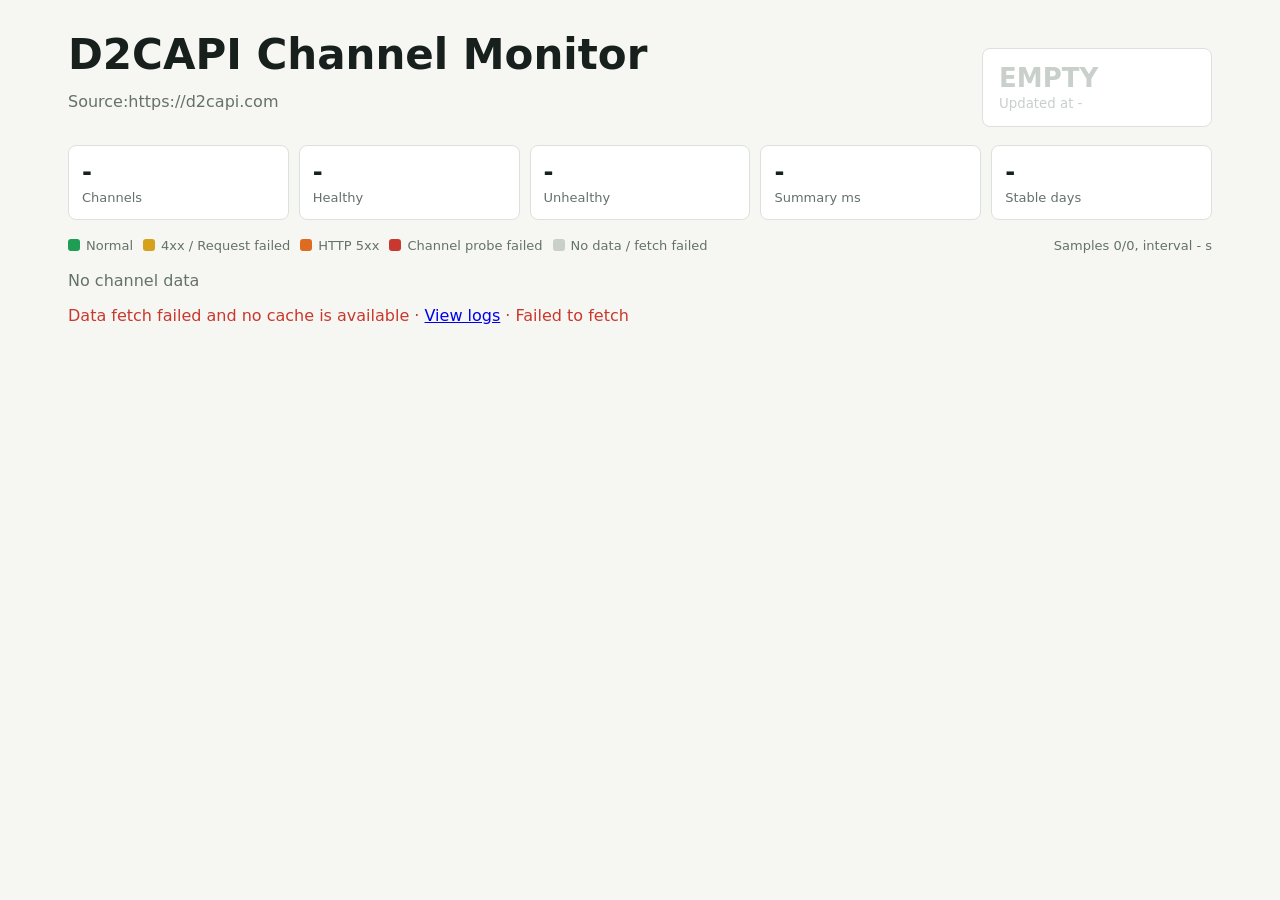
==== commit c44b4f67: "merge retried probe failures into request failures" ====
--- a/index.html
+++ b/index.html
@@ -19,7 +19,6 @@
       --yellow: #d6a21b;
       --orange: #df6b21;
       --red: #c9382e;
-      --purple: #7759c2;
       --gray: #c9cfca;
     }
     * { box-sizing: border-box; }
@@ -74,7 +73,6 @@
     .yellow { background: var(--yellow); }
     .orange { background: var(--orange); }
     .red { background: var(--red); }
-    .purple { background: var(--purple); }
     .gray { background: var(--gray); }
     .channel {
       min-width: 0;
@@ -157,10 +155,9 @@
     <div class="toolbar">
       <div class="legend">
         <span><i class="dot green"></i><span data-i18n="normal">Normal</span></span>
-        <span><i class="dot yellow"></i><span data-i18n="unexpectedHttp">Unexpected HTTP</span></span>
+        <span><i class="dot yellow"></i><span data-i18n="requestFailed">4xx / Request failed</span></span>
         <span><i class="dot orange"></i><span data-i18n="serverError">HTTP 5xx</span></span>
         <span><i class="dot red"></i><span data-i18n="channelProbeFailed">Channel probe failed</span></span>
-        <span><i class="dot purple"></i><span data-i18n="infrastructureFailure">Probe infrastructure failed</span></span>
         <span><i class="dot gray"></i><span data-i18n="noDataOrFetchFailed">No data / fetch failed</span></span>
       </div>
       <span id="sample-count">-</span>
@@ -176,7 +173,6 @@
       fetchJSONWithRetry,
       getLocalStorage,
       historySampleTime,
-      isSharedInfrastructureSample,
       latestChannelObservation,
       mergeHistorySamples,
       normalizeApiBase,
@@ -185,7 +181,7 @@
       sampledAvailability,
       timelineSamples,
       writeStorageJSON,
-    } from "./monitor_logic.mjs?v=20260809-3";
+    } from "./monitor_logic.mjs?v=20260809-4";
     const messages = {
       zh: {
         title: "D2CAPI 渠道监控",
@@ -197,10 +193,9 @@
         duration: "汇总耗时 ms",
         stableDays: "稳定天数",
         normal: "正常",
-        unexpectedHttp: "异常 HTTP",
+        requestFailed: "4xx / 请求失败",
         serverError: "HTTP 5xx",
         channelProbeFailed: "渠道连接失败",
-        infrastructureFailure: "探针基础设施失败（已重试）",
         noDataOrFetchFailed: "无数据 / 取数失败",
         noData: "无数据",
         updatedAt: "更新时间",
@@ -215,7 +210,6 @@
         hours: "小时",
         error: "错误",
         noChannels: "暂无渠道数据",
-        sharedProbeFailure: "本轮采样基础设施失败，渠道状态沿用最后一次真实观测",
         staleState: "陈旧",
         staleBadge: "缓存数据（已陈旧）",
         staleData: "数据拉取失败，当前显示最后成功缓存（数据已陈旧）",
@@ -232,10 +226,9 @@
         duration: "Summary ms",
         stableDays: "Stable days",
         normal: "Normal",
-        unexpectedHttp: "Unexpected HTTP",
+        requestFailed: "4xx / Request failed",
         serverError: "HTTP 5xx",
         channelProbeFailed: "Channel probe failed",
-        infrastructureFailure: "Probe infrastructure failed (after retries)",
         noDataOrFetchFailed: "No data / fetch failed",
         noData: "No data",
         updatedAt: "Updated at",
@@ -250,7 +243,6 @@
         hours: "hours",
         error: "Error",
         noChannels: "No channel data",
-        sharedProbeFailure: "Probe infrastructure failed; channel states use the last real observations",
         staleState: "stale",
         staleBadge: "Cached data (stale)",
         staleData: "Data fetch failed; showing the last successful cache (stale)",
@@ -365,7 +357,9 @@
 
     function readCachedHistory() {
       const cached = readStorageJSON(storage, cacheKey);
-      return cached && Array.isArray(cached.samples) ? normalizeHistoryData(cached) : null;
+      if (!cached || !Array.isArray(cached.samples)) return null;
+      const normalized = normalizeHistoryData(cached);
+      return cached.classification_version === 2 ? normalized : { ...normalized, cached_availability: null };
     }
 
     function writeCachedHistory(data) {
@@ -376,9 +370,8 @@
       data = normalizeHistoryData(data);
       const samples = data.samples || [];
       const latest = samples[samples.length - 1] || {};
-      const sharedProbeFailure = isSharedInfrastructureSample(latest);
-      const summary = sharedProbeFailure ? {} : (latest.summary || {});
-      const summaryState = samples.length && !sharedProbeFailure ? statusLabel(latest.status) : "empty";
+      const summary = latest.summary || {};
+      const summaryState = samples.length ? statusLabel(latest.status) : "empty";
       const state = data.stale ? "empty" : summaryState;
       const latestAt = historySampleTime(latest);
       const badge = document.querySelector(".badge");
@@ -401,7 +394,9 @@
         const observation = latestChannelObservation(samples, channel.name);
         const current = observation?.check || null;
         const state = channelState(current);
-        const availability24h = data.cached_availability?.[channel.name] ?? availabilityForChannel(samples, channel.name);
+        const compactStaleCache = data.stale && data.source_returned_samples > samples.length;
+        const availability24h = data.cached_availability?.[channel.name]
+          ?? (compactStaleCache ? null : availabilityForChannel(samples, channel.name));
         const cells = timelineSamples(samples, channel.name).map(({ check, checkedAt, bucketAt, color }) => {
           const title = check
             ? `${fmtTime(checkedAt)} ${check.status_code ?? ""} ${check.error || ""}`.trim()
@@ -430,9 +425,7 @@
       document.getElementById("channels").innerHTML = html || `<p class="muted">${t.noChannels}</p>`;
       document.getElementById("error").innerHTML = data.load_error
         ? `${escapeHtml(data.stale ? t.staleData : t.noCachedData)} &middot; <a href="${escapeHtml(apiBase)}/probe/summary" target="_blank" rel="noreferrer">${escapeHtml(t.viewLogs)}</a> &middot; ${escapeHtml(data.load_error)}`
-        : sharedProbeFailure
-          ? `${escapeHtml(t.sharedProbeFailure)} &middot; <a href="${escapeHtml(apiBase)}/probe/summary" target="_blank" rel="noreferrer">${escapeHtml(t.viewLogs)}</a>`
-          : "";
+        : "";
     }
 
     function escapeHtml(value) {
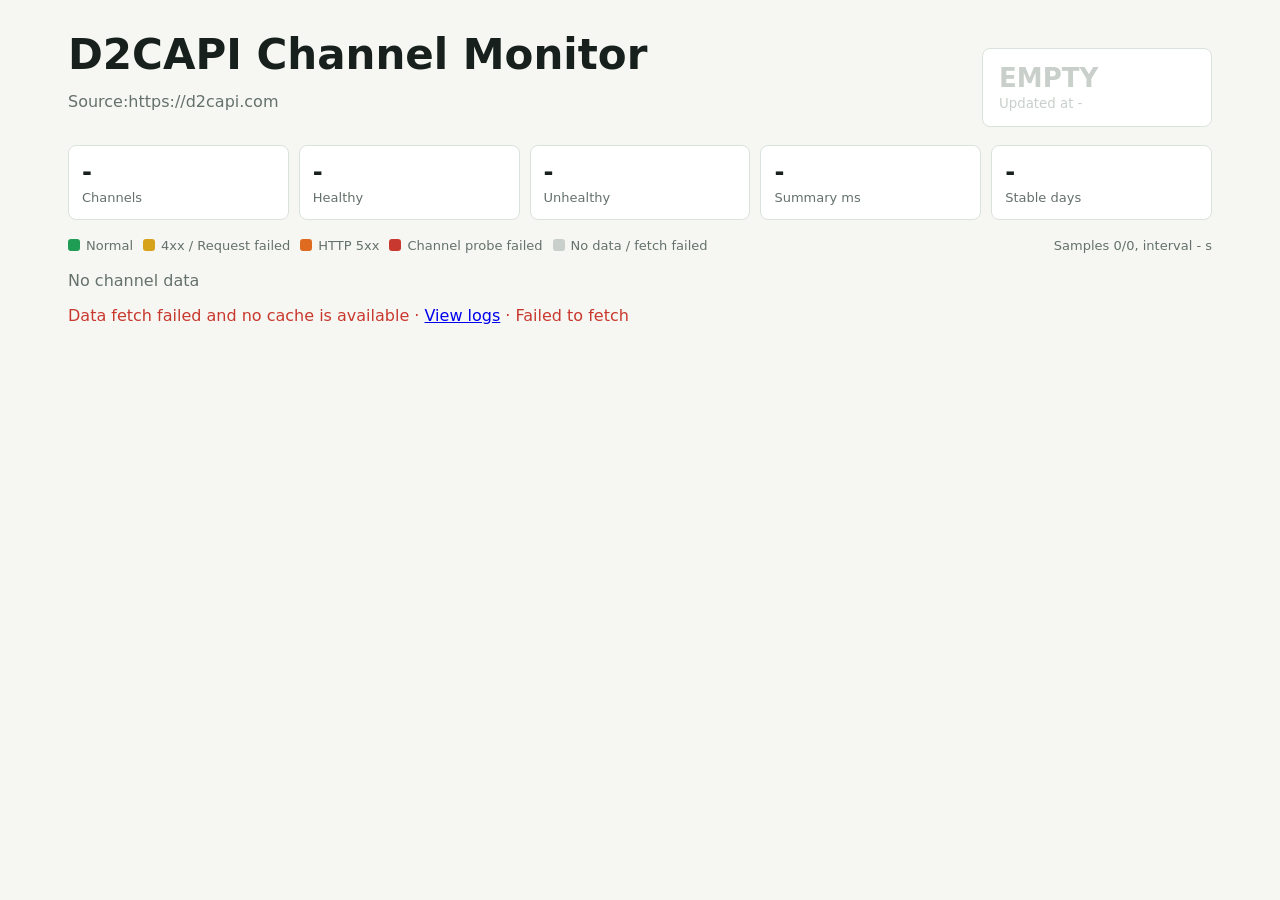
==== commit 9e44492a: "Add production failure monitor panel" ====
--- a/index.html
+++ b/index.html
@@ -7,6 +7,7 @@
   <meta http-equiv="Pragma" content="no-cache">
   <meta http-equiv="Expires" content="0">
   <link rel="icon" type="image/png" href="/new-api-logo.png">
+  <link rel="stylesheet" href="./failure_monitor.css?v=20260812-1">
   <title>D2CAPI Channel Monitor</title>
   <style>
     :root {
@@ -163,7 +164,8 @@
       <span id="sample-count">-</span>
     </div>
 
-    <section id="channels"></section>
+    <section id="channels"></section>
+    <section id="failure-monitor" aria-live="polite"></section>
     <p class="error" id="error"></p>
   </main>
 
@@ -182,6 +184,7 @@
       timelineSamples,
       writeStorageJSON,
     } from "./monitor_logic.mjs?v=20260809-4";
+    import { initFailureMonitor } from "./failure_monitor.mjs?v=20260812-1";
     const messages = {
       zh: {
         title: "D2CAPI 渠道监控",
@@ -272,9 +275,11 @@
     const availabilityWindow = 1440;
     const fetchAttempts = 3;
     const fetchTimeoutMs = 8000;
-    const cacheKey = `probeHistoryCache:${apiBase}`;
+    const cacheKey = `probeHistoryCache:v2:${apiBase}`;
+    const legacyCacheKey = `probeHistoryCache:${apiBase}`;
     let loadInFlight = false;
     let lastSuccessfulHistory = null;
+    initFailureMonitor({ apiBase, authToken, lang });
 
     document.getElementById("source").textContent = "https://d2capi.com";
 
@@ -356,7 +361,7 @@
     }
 
     function readCachedHistory() {
-      const cached = readStorageJSON(storage, cacheKey);
+      const cached = readStorageJSON(storage, cacheKey) || readStorageJSON(storage, legacyCacheKey);
       if (!cached || !Array.isArray(cached.samples)) return null;
       const normalized = normalizeHistoryData(cached);
       return cached.classification_version === 2 ? normalized : { ...normalized, cached_availability: null };
--- a/failure_monitor.css
+++ b/failure_monitor.css
@@ -0,0 +1,16 @@
+.failure-panel { margin-top: 24px; border: 1px solid var(--line); border-radius: 8px; background: var(--panel); padding: 16px; }
+.failure-panel header { display: flex; justify-content: space-between; gap: 12px; align-items: baseline; }
+.failure-panel h2 { font-size: 19px; }
+.failure-total { font-weight: 800; color: var(--red); }
+.failure-groups { display: grid; grid-template-columns: repeat(auto-fit, minmax(190px, 1fr)); gap: 8px; margin: 14px 0; }
+.failure-group { border: 1px solid var(--line); border-radius: 7px; padding: 10px; }
+.failure-group b, .failure-group span { display: block; overflow-wrap: anywhere; }
+.failure-group span, .failure-note { color: var(--muted); font-size: 12px; }
+.failure-table { width: 100%; border-collapse: collapse; font-size: 13px; }
+.failure-table th, .failure-table td { padding: 8px 6px; border-top: 1px solid var(--line); text-align: left; overflow-wrap: anywhere; }
+.failure-table th { color: var(--muted); font-weight: 600; }
+.failure-empty { color: var(--green); font-weight: 700; margin: 12px 0 0; }
+@media (max-width: 640px) {
+  .failure-panel { padding: 12px; }
+  .failure-table th:nth-child(3), .failure-table td:nth-child(3) { display: none; }
+}
